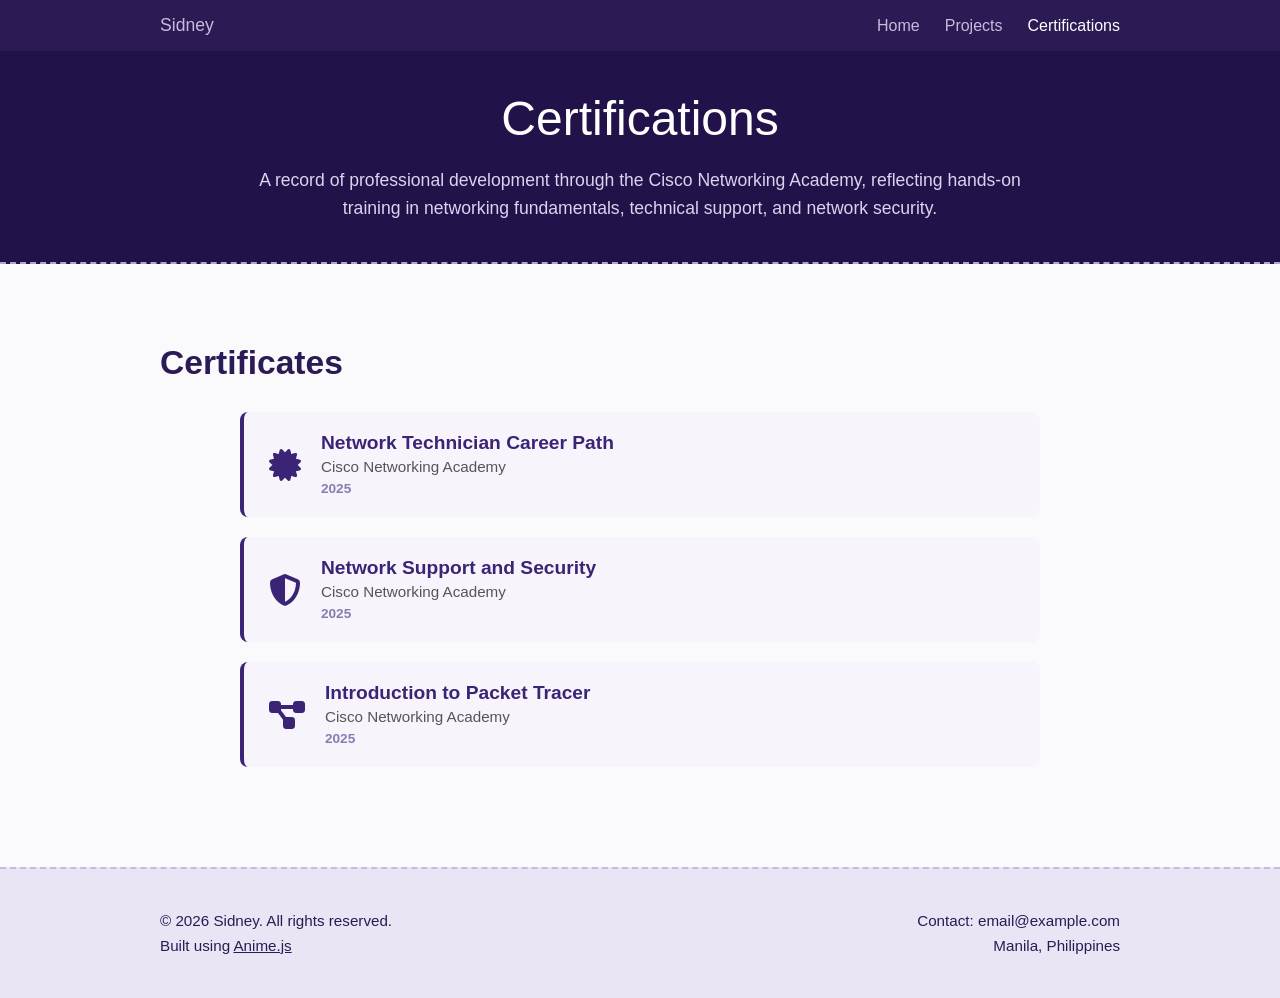
==== certifications.html @ 8a1829ae "Add files via upload" ====
<!DOCTYPE html>
<html lang="en">
<head>
    <meta charset="UTF-8">
    <meta name="viewport" content="width=device-width, initial-scale=1.0">
    <title>Certifications - Sidney</title>
    <link rel="stylesheet" href="style.css">
    <link rel="stylesheet" href="https://cdnjs.cloudflare.com/ajax/libs/font-awesome/6.4.0/css/all.min.css">
</head>
<body>

    <nav class="navbar">
        <div class="nav-container">
            <div class="site-name">Sidney</div>
            <ul class="nav-links">
                <li><a href="index.html">Home</a></li>
                <li><a href="projects.html">Projects</a></li>
                <li><a href="certifications.html" class="active">Certifications</a></li>
            </ul>
        </div>
    </nav>

    <header class="projects-banner" style="background-color: #22124a; color: white; padding: 40px 20px; text-align: center; border-bottom: 2px dashed #b3a2d9;">
        <h1 style="font-size: 3rem; font-weight: 500; margin-bottom: 20px;">Certifications</h1>
        <p style="max-width: 800px; margin: 0 auto; font-size: 1.1rem; line-height: 1.6; color: #dcd3ee;">
            A record of professional development through the Cisco Networking Academy, reflecting hands-on training in networking fundamentals, technical support, and network security.
        </p>
    </header>

    <div class="portfolio-container">

        <div class="section-divider-title" style="margin-top: 40px;">
            <h2>Certificates</h2>
        </div>

        <section style="width: 100%; max-width: 800px; margin: 0 auto; padding: 20px 0;">

            <div class="cert-card" style="display: flex; align-items: center; gap: 20px; background-color: #f7f4fc; border-left: 4px solid #3b2475; border-radius: 8px; padding: 20px 25px; margin-bottom: 20px;">
                <i class="fa-solid fa-certificate" style="font-size: 2rem; color: #3b2475;"></i>
                <div>
                    <h3 style="font-size: 1.2rem; color: #3b2475; font-weight: 700; margin-bottom: 4px;">Network Technician Career Path</h3>
                    <p style="font-size: 0.95rem; color: #555555; margin-bottom: 4px;">Cisco Networking Academy</p>
                    <span style="font-size: 0.85rem; color: #8a7bb0; font-weight: 600;">2025</span>
                </div>
            </div>

            <div class="cert-card" style="display: flex; align-items: center; gap: 20px; background-color: #f7f4fc; border-left: 4px solid #3b2475; border-radius: 8px; padding: 20px 25px; margin-bottom: 20px;">
                <i class="fa-solid fa-shield-halved" style="font-size: 2rem; color: #3b2475;"></i>
                <div>
                    <h3 style="font-size: 1.2rem; color: #3b2475; font-weight: 700; margin-bottom: 4px;">Network Support and Security</h3>
                    <p style="font-size: 0.95rem; color: #555555; margin-bottom: 4px;">Cisco Networking Academy</p>
                    <span style="font-size: 0.85rem; color: #8a7bb0; font-weight: 600;">2025</span>
                </div>
            </div>

            <div class="cert-card" style="display: flex; align-items: center; gap: 20px; background-color: #f7f4fc; border-left: 4px solid #3b2475; border-radius: 8px; padding: 20px 25px; margin-bottom: 20px;">
                <i class="fa-solid fa-diagram-project" style="font-size: 2rem; color: #3b2475;"></i>
                <div>
                    <h3 style="font-size: 1.2rem; color: #3b2475; font-weight: 700; margin-bottom: 4px;">Introduction to Packet Tracer</h3>
                    <p style="font-size: 0.95rem; color: #555555; margin-bottom: 4px;">Cisco Networking Academy</p>
                    <span style="font-size: 0.85rem; color: #8a7bb0; font-weight: 600;">2025</span>
                </div>
            </div>

        </section>

    </div>

    <footer class="site-footer" id="contact">
        <div class="footer-container">
            <div class="footer-left">
                &copy; 2026 Sidney. All rights reserved.<br>
                Built using <a href="https://animejs.com/" target="_blank">Anime.js</a>
            </div>
            <div class="footer-right">
                Contact: email@example.com<br>
                Manila, Philippines
            </div>
        </div>
    </footer>

    <script type="module" src="script.js"></script>
</body>
</html>
---- style.css ----
/* ==========================================================================
   1. Core Base Styles & Navigation
   ========================================================================== */
* {
    margin: 0;
    padding: 0;
    box-sizing: border-box;
    font-family: 'Segoe UI', Tahoma, Geneva, Verdana, sans-serif;
}

body {
    background-color: #faf9fc; /* Soft neutral tinted off-white background */
}

.navbar {
    background-color: #2b1a54; /* Deep slate purple */
    color: white;
    padding: 15px 0;
}

.nav-container {
    max-width: 1000px;
    margin: 0 auto;
    display: flex;
    justify-content: space-between;
    align-items: center;
    padding: 0 20px;
}

.site-name {
    font-size: 1.1rem;
    color: #c7badf;
}

.nav-links {
    list-style: none;
    display: flex;
    gap: 25px;
}

.nav-links a {
    color: #c7badf;
    text-decoration: none;
    font-weight: 500;
    transition: color 0.3s;
}

.nav-links a.active, .nav-links a:hover {
    color: #ffffff;
}

/* ==========================================================================
   2. Profile & Details Header Sections
   ========================================================================== */
.portfolio-container {
    max-width: 1000px;
    margin: 0 auto;
    display: flex;
    flex-direction: column;
    align-items: center;
}

.image-section {
    width: 100%;
    display: flex;
    justify-content: center;
    background-color: #ffffff;
    padding: 40px 0;
}

.profile-img {
    max-width: 100%;
    height: auto;
    max-height: 450px;
    object-fit: cover;
}

.details-section {
    width: 100%;
    background-color: #eae5f4; /* Reconfigured professional light-lavender tint */
    padding: 50px 20px;
    text-align: center;
    color: #2b1a54;
    border-top: 2px dashed #c7badf;
}

.profile-name {
    font-size: 2.5rem;
    font-weight: 500;
    margin-bottom: 15px;
    display: inline-block; /* Essential for Anime.js letter splitting calculations */
}

.profile-title {
    font-size: 1.2rem;
    margin-bottom: 10px;
    color: #170d33;
}

.college-name {
    font-size: 1.1rem;
    margin-bottom: 25px;
}

.social-links {
    margin-bottom: 30px;
}

.social-links a {
    color: #4a3675;
    font-size: 2rem;
    transition: color 0.3s;
}

.social-links a:hover {
    color: #2b1a54;
}

.resume-btn {
    display: inline-block;
    background-color: #523b8a;
    color: white;
    text-decoration: none;
    padding: 12px 0;
    width: 100%;
    max-width: 600px;
    font-size: 1rem;
    border-radius: 4px;
    font-weight: 500;
    transition: background-color 0.3s;
    border: none;
    cursor: pointer;
    text-align: center;
}

.resume-btn:hover {
    background-color: #3f2c6b;
}

/* Centralized Description Styling */
.profile-description {
    font-size: 1.1rem;
    line-height: 1.7;
    color: #333333;
    text-align: justify; /* Perfectly justified alignment requirement */
    max-width: 850px;
    margin: 40px auto 20px auto;
    padding: 0 20px;
}

/* ==========================================================================
   3. Featured Large Projects Row Layout
   ========================================================================== */
.section-divider-title {
    width: 100%;
    max-width: 1000px;
    padding: 40px 20px 10px 20px;
    font-size: 1.4rem;
    color: #2b1a54;
    text-align: left;
    font-weight: 600;
}

.project-row {
    display: flex;
    max-width: 1000px;
    width: 100%;
    padding: 30px 20px;
    gap: 40px;
    align-items: center;
}

.project-image-box {
    flex: 1.2;
}

.project-image-box img {
    width: 100%;
    height: auto;
    border: 1px solid #e1dce9;
    box-shadow: 0 4px 12px rgba(0,0,0,0.04);
}

.project-text-box {
    flex: 1;
    color: #333333;
}

.project-text-box h2 {
    color: #2b1a54;
    font-size: 2rem;
    margin-bottom: 20px;
    font-weight: 500;
}

.project-text-box p {
    font-size: 1.05rem;
    line-height: 1.6;
    text-align: justify;
}

.project-separator {
    width: 95%;
    border: none;
    border-top: 1px dashed #c7badf;
    margin: 30px 0 10px 0;
}

/* ==========================================================================
   4. Control Interface Panel Styling
   ========================================================================== */
.controls {
    width: 100%;
    max-width: 1000px;
    padding: 10px 20px 20px 20px;
    text-align: left;
}

.controls button {
    background-color: #2b1a54;
    color: white;
    border: none;
    padding: 10px 20px;
    font-size: 0.95rem;
    border-radius: 4px;
    cursor: pointer;
    font-weight: 500;
    transition: background-color 0.2s;
}

.controls button:hover {
    background-color: #4a3675;
}

/* ==========================================================================
   5. Dynamic Morphing Layout Architecture (Anime.js FLIP Contexts)
   ========================================================================== */
.layout-container {
    position: relative !important;
    width: 100%;
    max-width: 1000px;
    margin: 0 auto;
    padding: 10px 20px 50px 20px;
    transition: none !important; /* Prevents native transitions from fighting Anime.js */
}

/* Base structural assignments for items inside the container */
.layout-container .item {
    background: #ffffff;
    border-radius: 8px;
    padding: 20px;
    box-shadow: 0 4px 12px rgba(0, 0, 0, 0.04);
    display: flex;
    flex-direction: column;
    align-items: center;
    text-align: center;
    width: 100%;
}

.layout-container .card-image-box {
    width: 100%;
    margin-bottom: 15px;
}

.layout-container .card-image-box img {
    width: 100%;
    height: auto;
    max-height: 380px;
    object-fit: cover;
    border-radius: 6px;
}

.layout-container h3 {
    color: #2b1a54;
    font-size: 1.4rem;
    margin-bottom: 10px;
    font-weight: 500;
}

.layout-container p {
    font-size: 0.95rem;
    line-height: 1.5;
    color: #444444;
}

/* --- STATE CLASS DEFINITIONS (Updated Dynamically via JS) --- */

/* Horizontal Row Settings (3 Columns Side-by-Side) */
.layout-container.flex-row,
.layout-container.flex-col,
.layout-container.grid-2 {
    display: grid !important;
    grid-template-columns: repeat(3, 1fr) !important;
    gap: 30px !important;
}

/* Stacker settings (1 Column List Layout View) */
.layout-container.grid-1 {
    display: grid !important;
    grid-template-columns: 1fr !important;
    gap: 30px !important;
    max-width: 650px !important;
}

/* Clean minimization handling state */
.layout-container.none .item {
    transform: scale(0);
    opacity: 0;
}

/* Reverse ordering setup mapping class */
.layout-container.flex-row-reverse {
    display: grid !important;
    grid-template-columns: repeat(3, 1fr) !important;
    gap: 30px !important;
}

/* ==========================================================================
   6. Footer & Media Query Clean Breakdowns
   ========================================================================== */
.site-footer {
    background-color: #eae5f4; 
    border-top: 2px dashed #c7badf;
    padding: 40px 0;
    margin-top: 60px;
    color: #2b1a54;
}

.footer-container {
    max-width: 1000px;
    margin: 0 auto;
    display: flex;
    justify-content: space-between;
    padding: 0 20px;
    font-size: 0.95rem;
    line-height: 1.6;
}

.footer-left a {
    color: #2b1a54;
    text-decoration: underline;
}

.footer-right {
    text-align: right;
}

@media (max-width: 768px) {
    .project-row {
        flex-direction: column;
        text-align: center;
    }
    .project-text-box p {
        text-align: center;
    }
    
    .layout-container.flex-row,
    .layout-container.flex-col,
    .layout-container.grid-2,
    .layout-container.grid-1,
    .layout-container.flex-row-reverse {
        grid-template-columns: 1fr !important;
        gap: 45px !important;
    }
    
    .footer-container {
        flex-direction: column;
        gap: 20px;
        text-align: center;
    }
    .footer-right {
        text-align: center;
    }
}
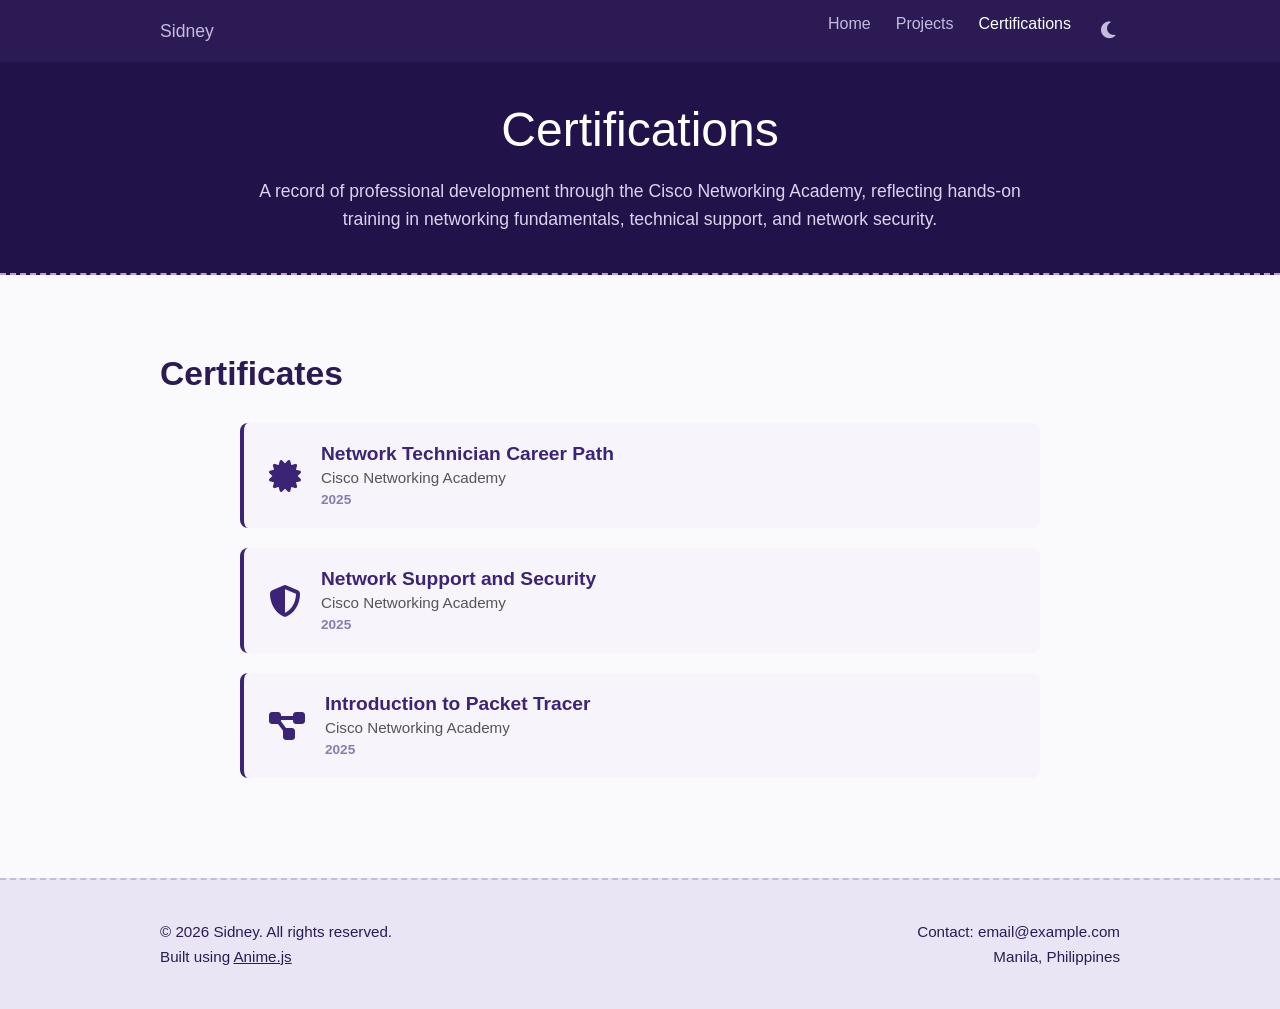
==== commit aa11b0bd: "Update certifications.html Added dark mode button" ====
--- a/certifications.html
+++ b/certifications.html
@@ -16,6 +16,11 @@
                 <li><a href="index.html">Home</a></li>
                 <li><a href="projects.html">Projects</a></li>
                 <li><a href="certifications.html" class="active">Certifications</a></li>
+                <li>
+                <button id="theme-toggle" class="theme-toggle-btn" aria-label="Toggle theme">
+                    <i class="fas fa-moon"></i>
+                </button>
+            </li>
             </ul>
         </div>
     </nav>
@@ -81,4 +86,4 @@
 
     <script type="module" src="script.js"></script>
 </body>
-</html>+</html>
--- a/style.css
+++ b/style.css
@@ -371,4 +371,75 @@
     .footer-right {
         text-align: center;
     }
-}+}
+
+/* ==========================================================================
+   Dark Mode Theme Overrides
+   ========================================================================== */
+
+/* Button Styling in Navbar */
+.theme-toggle-btn {
+    background: transparent;
+    border: none;
+    color: #c7badf;
+    font-size: 1.2rem;
+    cursor: pointer;
+    padding: 5px;
+    transition: color 0.3s ease, transform 0.2s ease;
+}
+
+.theme-toggle-btn:hover {
+    color: #ffffff;
+    transform: scale(1.1);
+}
+
+/* Base Body Dark Mode */
+body.dark-mode {
+    background-color: #121212 !important;
+    color: #e0e0e0 !important;
+}
+
+/* Containers and Card Backgrounds */
+body.dark-mode .details-section,
+body.dark-mode .site-footer {
+    background-color: #1e1b2e !important;
+    border-color: #3b2475 !important;
+}
+
+body.dark-mode .image-section,
+body.dark-mode .item.project-card,
+body.dark-mode .project-image-box img {
+    background-color: #1a1a24 !important;
+    border-color: #2d2b3a !important;
+}
+
+/* Text Overrides for Inline Colors */
+body.dark-mode h1,
+body.dark-mode h2,
+body.dark-mode h3,
+body.dark-mode .site-name,
+body.dark-mode .section-divider-title h2 {
+    color: #bb86fc !important; /* Vibrant soft purple accent */
+}
+
+body.dark-mode p,
+body.dark-mode .profile-title,
+body.dark-mode .profile-description,
+body.dark-mode .project-text-box p {
+    color: #d1d1d1 !important;
+}
+
+body.dark-mode .college-name {
+    color: #a395c9 !important;
+}
+
+body.dark-mode .nav-links a,
+body.dark-mode .social-links a,
+body.dark-mode .project-text-box a,
+body.dark-mode .footer-left a {
+    color: #cf6679 !important;
+}
+
+body.dark-mode .project-separator {
+    border-color: #3b2475 !important;
+}
